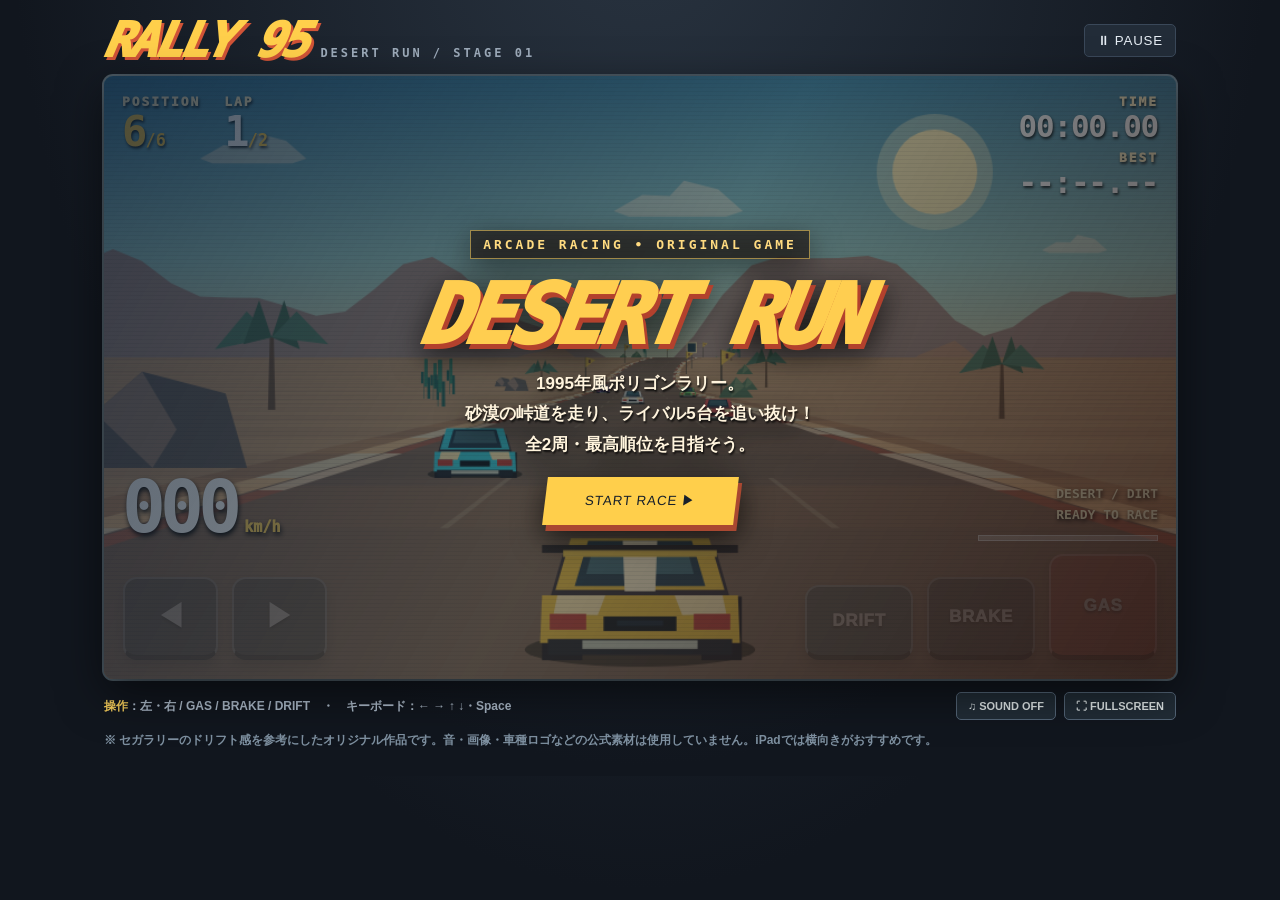
==== rally-95/index.html @ 8679c75d "Publish RALLY 95 iPad browser game" ====
<!DOCTYPE html>
<html lang="ja">
<head>
<meta charset="utf-8">
<meta name="viewport" content="width=device-width,initial-scale=1,viewport-fit=cover,user-scalable=no">
<meta name="theme-color" content="#11161e">
<title>RALLY 95 — Desert Run</title>
<style>
:root{color-scheme:dark;--ink:#10151b;--gold:#ffcf4b;--red:#ec5d47;--cyan:#77d7ef}
*{box-sizing:border-box;-webkit-tap-highlight-color:transparent}
html,body{margin:0;min-height:100%;background:radial-gradient(ellipse at 50% -20%,#2a3542,#11161e 70%);color:#f9f4e9;font-family:ui-monospace,"SFMono-Regular",Menlo,Consolas,"Hiragino Kaku Gothic ProN",monospace}
body{display:flex;justify-content:center;align-items:flex-start;overscroll-behavior:none}
main{width:min(100%,1120px);padding:16px clamp(10px,2vw,24px) 24px}
.header{display:flex;align-items:center;justify-content:space-between;gap:12px;margin:0 0 12px}
.brand{display:flex;align-items:baseline;gap:14px;white-space:nowrap}
.brand h1{font-weight:1000;letter-spacing:-.075em;transform:skew(-10deg);font-style:italic;font-size:clamp(27px,4.5vw,48px);margin:0;line-height:1;color:var(--gold);text-shadow:3px 3px 0 #d05337}
.brand small{letter-spacing:.25em;font-size:clamp(9px,1.25vw,12px);font-weight:800;color:#9dabba}
.pill{border:1px solid #3a4859;background:#222c38;color:#e7eef5;padding:8px 12px;border-radius:5px;font:700 11px inherit;letter-spacing:.06em;cursor:pointer;white-space:nowrap}
.pill:active{transform:translateY(1px)}
.shell{position:relative;aspect-ratio:16/9;background:#271b17;overflow:hidden;box-shadow:0 14px 45px #0008,0 0 0 2px #4b5963;border-radius:9px;isolation:isolate;touch-action:none}
canvas{display:block;width:100%;height:100%;image-rendering:auto}
.scanlines{position:absolute;inset:0;pointer-events:none;z-index:3;opacity:.13;background:repeating-linear-gradient(to bottom,transparent 0,transparent 3px,#090b17 4px)}
.hud{position:absolute;inset:0;pointer-events:none;z-index:5;display:flex;flex-direction:column;justify-content:space-between;padding:clamp(8px,1.5vw,18px)}
.hud-top{display:flex;justify-content:space-between;align-items:flex-start;gap:10px}
.hud-left{display:flex;gap:clamp(8px,2vw,24px);align-items:flex-start}
.metric{display:flex;flex-direction:column;gap:2px;text-shadow:1px 2px 3px #000c}
.metric label{font-size:clamp(9px,1.35vw,13px);font-weight:1000;letter-spacing:.15em;color:#fff2c7}
.metric strong{font-size:clamp(19px,3.7vw,42px);line-height:1;letter-spacing:-.04em;color:#fff;font-variant-numeric:tabular-nums}
.metric strong em{font-size:.4em;color:var(--gold);font-style:normal;letter-spacing:0}
.metric .accent{color:var(--gold)}
.hud-right{text-align:right}.hud-right .metric{align-items:flex-end}.hud-right strong{font-size:clamp(15px,2.8vw,31px)}
.hud-bottom{align-items:flex-end;display:flex;justify-content:space-between;gap:16px;margin-bottom:clamp(73px,11vw,120px)}
.speed{display:flex;align-items:baseline;gap:8px;text-shadow:1px 3px 5px #000e}.speed strong{font-size:clamp(31px,6.4vw,73px);line-height:.95;font-variant-numeric:tabular-nums;letter-spacing:-.08em;color:#fff}.speed span{color:#ffd15a;font-size:clamp(10px,1.5vw,15px);font-weight:1000}
.progress{height:6px;background:#ffffff45;border:1px solid #ffffff66;width:clamp(85px,15vw,180px);margin-top:9px}.progress>div{height:100%;width:0;background:var(--gold)}
.hud-info{font-size:clamp(8px,1.35vw,13px);text-align:right;font-weight:900;color:#fff2c7;line-height:1.6;text-shadow:1px 2px 4px #000d}
.controls{z-index:8;position:absolute;left:0;right:0;bottom:0;display:flex;align-items:flex-end;justify-content:space-between;padding:clamp(9px,2vw,19px);gap:8px;pointer-events:none}
.pad{display:flex;align-items:flex-end;gap:clamp(6px,1.6vw,14px);pointer-events:auto}
.ctrl{touch-action:none;user-select:none;-webkit-user-select:none;display:flex;align-items:center;justify-content:center;width:clamp(55px,9.2vw,95px);height:clamp(53px,8.7vw,83px);border:2px solid #ffffff70;border-bottom:5px solid #0009;border-radius:14px;background:#13202aaa;backdrop-filter:blur(3px);color:white;font-size:clamp(18px,3vw,29px);font-weight:1000;cursor:pointer;text-shadow:0 2px 3px #000b;box-shadow:0 6px 12px #0005}
.ctrl.on,.ctrl:active{background:#e6a937da;color:#161513;border-color:#ffe8a5;transform:translateY(3px);border-bottom-width:2px}
.ctrl.action{width:clamp(64px,10.2vw,108px);font-size:clamp(10px,1.7vw,17px);letter-spacing:.04em}.ctrl.gas{height:clamp(65px,10.8vw,106px);background:#b83b31ba}.ctrl.gas.on{background:#f6c64c}
.ctrl.drift{height:clamp(50px,7.9vw,75px);background:#183d4cbd}
.center-message{position:absolute;top:42%;left:50%;transform:translate(-50%,-50%) skew(-8deg);z-index:6;font-size:clamp(70px,14vw,150px);font-weight:1000;line-height:1;color:#ffdf69;text-shadow:5px 6px 0 #bc422d,0 10px 30px #000b;pointer-events:none;white-space:nowrap;opacity:0}
.center-message.visible{opacity:1}
.overlay{position:absolute;inset:0;background:linear-gradient(120deg,#0c1b2fbb,#19252b81 50%,#160b0cb5);z-index:10;display:flex;align-items:center;justify-content:center;padding:20px}
.overlay.hidden{display:none}
.dialog{max-width:500px;width:90%;text-align:center;filter:drop-shadow(0 8px 15px #000a)}
.tag{display:inline-block;padding:6px 12px;border:1px solid #f9cf6190;color:#ffdb80;background:#221b19ad;font-size:clamp(10px,1.3vw,13px);font-weight:900;letter-spacing:.23em}
.dialog h2{font-size:clamp(36px,7vw,83px);font-weight:1000;line-height:.95;letter-spacing:-.07em;font-style:italic;transform:skew(-8deg);color:#ffce50;text-shadow:4px 5px 0 #b3412d;margin:18px 0 13px}
.dialog p{font:800 clamp(12px,1.7vw,17px)/1.8 sans-serif;color:#fff4dd;text-shadow:1px 2px 2px #000c;margin:0 0 17px}
.start{border:0;background:var(--gold);color:#17202b;font:1000 clamp(16px,2.2vw,22px) inherit;letter-spacing:.07em;padding:15px 40px;cursor:pointer;box-shadow:4px 6px 0 #a94831;transform:skew(-7deg)}
.start:active{transform:skew(-7deg) translate(4px,4px);box-shadow:none}
.tool-row{display:flex;justify-content:space-between;align-items:center;flex-wrap:wrap;gap:12px;margin-top:13px;font:700 12px/1.7 sans-serif;color:#abb9c8}
.tool-row b{color:#f4cc5a}.tool-buttons{display:flex;gap:8px}
.tool-buttons button{border:1px solid #536476;background:#212c36;color:#dfe6e7;padding:7px 11px;border-radius:5px;font:800 11px sans-serif;cursor:pointer}
.help{font:700 12px/1.8 sans-serif;color:#7e90a0;margin:10px 0 0}.help b{color:#d2dfeb}
@media (hover:hover) and (pointer:fine){.controls{opacity:.3;transition:opacity .2s}.shell:hover .controls{opacity:1}}
@media (max-width:550px){main{padding:7px 5px 16px}.header{margin:0 5px 6px}.brand small{display:none}.hud-left{gap:8px}.ctrl{border-radius:8px}.controls{padding:6px}.pad{gap:4px}.tool-row{padding:0 6px}.help{padding:0 6px}.overlay{padding:6px}.dialog h2{margin:8px 0}.dialog p{margin:0 0 12px;font-size:11px}.start{padding:8px 22px}}
</style>
</head>
<body>
<main>
<div class="header"><div class="brand"><h1>RALLY 95</h1><small>DESERT RUN / STAGE 01</small></div><button class="pill" id="pauseBtn">⏸ PAUSE</button></div>
<section class="shell" id="stage" aria-label="レトロラリーゲーム画面">
<canvas id="game" width="960" height="540" aria-label="3D風のラリーレース"></canvas>
<div class="scanlines"></div>
<div class="hud">
<div class="hud-top">
<div class="hud-left"><div class="metric"><label>POSITION</label><strong class="accent" id="rank">6<em>/6</em></strong></div><div class="metric"><label>LAP</label><strong id="lap">1<em>/2</em></strong></div></div>
<div class="hud-right"><div class="metric"><label>TIME</label><strong id="time">00:00.00</strong></div><div class="metric" style="margin-top:8px"><label>BEST</label><strong id="best">--:--.--</strong></div></div>
</div>
<div class="hud-bottom"><div class="speed"><strong id="speed">000</strong><span>km/h</span></div><div class="hud-info">DESERT / DIRT<br><span id="status">READY TO RACE</span><div class="progress"><div id="progressFill"></div></div></div></div>
</div>
<div class="center-message" id="countdown"></div>
<div class="controls" id="controls">
<div class="pad"><button class="ctrl" data-control="left" aria-label="左に曲がる">◀</button><button class="ctrl" data-control="right" aria-label="右に曲がる">▶</button></div>
<div class="pad"><button class="ctrl action drift" data-control="drift">DRIFT</button><button class="ctrl action" data-control="brake">BRAKE</button><button class="ctrl action gas" data-control="gas">GAS</button></div>
</div>
<div class="overlay" id="overlay"><div class="dialog"><div class="tag" id="overlayTag">ARCADE RACING • ORIGINAL GAME</div><h2 id="overlayTitle">DESERT RUN</h2><p id="overlayText">1995年風ポリゴンラリー。<br>砂漠の峠道を走り、ライバル5台を追い抜け！<br>全2周・最高順位を目指そう。</p><button id="startBtn" class="start">START RACE ▶</button></div></div>
</section>
<div class="tool-row"><div><b>操作</b>：左・右 / GAS / BRAKE / DRIFT　・　キーボード：← → ↑ ↓・Space</div><div class="tool-buttons"><button id="soundBtn">♫ SOUND OFF</button><button id="fullBtn">⛶ FULLSCREEN</button></div></div>
<p class="help">※ セガラリーのドリフト感を参考にしたオリジナル作品です。音・画像・車種ロゴなどの公式素材は使用していません。iPadでは横向きがおすすめです。</p>
</main>
<script>
(() => {
'use strict';
const C=document.getElementById('game'), ctx=C.getContext('2d',{alpha:false});
const W=960,H=540,SEG=200,ROAD=2000,DRAW=220,DEPTH=1/Math.tan(Math.PI/3),CAMH=1040,MAX=7300,LAPS=2;
const $=id=>document.getElementById(id);
const hud={speed:$('speed'),rank:$('rank'),lap:$('lap'),time:$('time'),best:$('best'),status:$('status'),progress:$('progressFill'),count:$('countdown')};
const clamp=(v,a,b)=>Math.max(a,Math.min(b,v)),lerp=(a,b,t)=>a+(b-a)*t,smooth=t=>t*t*(3-2*t);
let seed=146189;function rand(){seed=(Math.imul(seed,1664525)+1013904223)|0;return(seed>>>0)/4294967296;}
let segments=[],lastY=0,trackLen=0;
function addSegment(curve,y){const i=segments.length;segments.push({i,curve,p1:{w:{y:lastY,z:i*SEG},s:{}},p2:{w:{y,z:(i+1)*SEG},s:{}},props:[],cars:[]});lastY=y;}
function addRoad(a,b,c,curve,hill){const n=a+b+c,from=lastY,to=from+hill*SEG;for(let j=0;j<n;j++){let k=j<n?j/n:1,cv=j<a?lerp(0,curve,smooth(j/Math.max(1,a))):j<a+b?curve:lerp(curve,0,smooth((j-a-b)/Math.max(1,c)));addSegment(cv,lerp(from,to,smooth((j+1)/n)));}}
function road(){
addRoad(0,65,0,0,0);
addRoad(25,52,25,1.3,24);
addRoad(22,55,20,-2.2,-39);
addRoad(18,40,18,0,16);
addRoad(20,60,25,2.6,38);
addRoad(20,44,25,-1.55,-42);
addRoad(16,38,16,2.15,0);
addRoad(20,55,20,-2.75,30);
addRoad(10,35,10,0,-21);
addRoad(25,56,25,1.72,-16);
addRoad(20,55,26,-1.5,15);
addRoad(0,65,0,0,-5);
trackLen=segments.length*SEG;
for(const s of segments){if(s.i%3===0){const r=rand();if(r<.36)s.props.push({side:rand()<.5?-1:1,offs:1.4+rand()*2.3,type:r<.11?'cactus':r<.2?'palm':r<.3?'rock':'bush',scale:.7+rand()*.75});}if(s.i%25===0&&s.i>35)s.props.push({side:rand()<.5?-1:1,offs:1.35,type:'flag',scale:1});if(s.i%109===3&&s.i>15)s.props.push({side:1,offs:1.45,type:'sign',scale:1});}
}
road();
const keys={left:false,right:false,gas:false,brake:false,drift:false};
let current='title',speed=0,dist=0,px=0,sideVel=0,time=0,countTime=3.6,goFlash=0,collisionCD=0,lastT=0,raf=0,dust=[],rivals=[],cameraLean=0,shake=0,hitFlash=0,lapFlash=0,gameBest=null,soundOn=false,audio=null,engine=null,engineGain=null;
try{gameBest=Number(localStorage.getItem('rally95best'))||null;}catch(e){}
function showTime(t){if(!Number.isFinite(t))return'--:--.--';let m=Math.floor(t/60),s=Math.floor(t%60),cs=Math.floor((t-Math.floor(t))*100);return String(m).padStart(2,'0')+':'+String(s).padStart(2,'0')+'.'+String(cs).padStart(2,'0');}
function initRivals(){rivals=[];const colors=['#3bced8','#ea5a5a','#eae8e0','#7ad76c','#a48bef'];for(let i=0;i<5;i++){rivals.push({dist:1800+i*2500,offset:[-.48,.54,-.08,.72,-.7][i],target:[-.48,.54,-.08,.72,-.7][i],speed:MAX*([.64,.72,.79,.82,.86][i]),color:colors[i],id:i,shift:rand()*6.28});}}
function showOverlay(tag,title,desc,btn){$('overlay').classList.remove('hidden');$('overlayTag').textContent=tag;$('overlayTitle').textContent=title;$('overlayText').innerHTML=desc;$('startBtn').textContent=btn;}
function hideOverlay(){$('overlay').classList.add('hidden');}
function begin(){speed=0;dist=0;px=0;sideVel=0;time=0;countTime=3.6;goFlash=0;lapFlash=0;collisionCD=0;shake=0;dust=[];initRivals();current='count';hideOverlay();resetInputs();lastT=performance.now();resumeAudio();}
function togglePause(){if(current==='play'||current==='count'){current='pause';resetInputs();showOverlay('RACE PAUSED','PAUSE','レースを中断中。<br>続きから走れます。','RESUME ▶');}else if(current==='pause'){current='play';hideOverlay();lastT=performance.now();resumeAudio();} }
$('startBtn').addEventListener('click',()=>{if(current==='pause'){togglePause();}else begin();});
$('pauseBtn').addEventListener('click',()=>{if(current==='title'||current==='done'){begin();}else togglePause();});
function resetInputs(){Object.keys(keys).forEach(k=>{keys[k]=false;document.querySelectorAll('[data-control="'+k+'"]').forEach(b=>b.classList.remove('on'));});}
const held=new Map();
function setKey(k,v){if(!Object.prototype.hasOwnProperty.call(keys,k))return;keys[k]=v;document.querySelectorAll('[data-control="'+k+'"]').forEach(b=>b.classList.toggle('on',v));}
document.querySelectorAll('[data-control]').forEach(btn=>{
const k=btn.dataset.control;
btn.addEventListener('pointerdown',e=>{e.preventDefault();try{btn.setPointerCapture?.(e.pointerId);}catch(_){}held.set(e.pointerId,k);setKey(k,true);});
for(const evt of ['pointerup','pointercancel','lostpointercapture'])btn.addEventListener(evt,e=>{const old=held.get(e.pointerId);if(old){held.delete(e.pointerId);setKey(old,[...held.values()].includes(old));}});
});
window.addEventListener('keydown',e=>{const map={ArrowLeft:'left',KeyA:'left',ArrowRight:'right',KeyD:'right',ArrowUp:'gas',KeyW:'gas',ArrowDown:'brake',KeyS:'brake',Space:'drift'};if(map[e.code]){e.preventDefault();setKey(map[e.code],true);}if(e.code==='KeyP'||e.code==='Escape'){e.preventDefault();if(!e.repeat)togglePause();}if(e.code==='Enter'&&!e.repeat&&(current==='title'||current==='done'))begin();},{passive:false});
window.addEventListener('keyup',e=>{const map={ArrowLeft:'left',KeyA:'left',ArrowRight:'right',KeyD:'right',ArrowUp:'gas',KeyW:'gas',ArrowDown:'brake',KeyS:'brake',Space:'drift'};if(map[e.code]){e.preventDefault();setKey(map[e.code],false);}},{passive:false});
window.addEventListener('blur',()=>{if(current==='play')togglePause();});
window.addEventListener('visibilitychange',()=>{if(document.hidden&&current==='play')togglePause();});
$('fullBtn').addEventListener('click',async()=>{const el=$('stage');try{if(document.fullscreenElement){await document.exitFullscreen();}else if(el.requestFullscreen){await el.requestFullscreen();}else if(el.webkitEnterFullscreen){el.webkitEnterFullscreen();}else{$('fullBtn').textContent='⛶ 横向きでプレイ';}}catch(e){$('fullBtn').textContent='⛶ 横向きでプレイ';}});
$('soundBtn').addEventListener('click',()=>{soundOn=!soundOn;$('soundBtn').textContent=soundOn?'♫ SOUND ON':'♫ SOUND OFF';if(soundOn)resumeAudio();else if(engineGain)engineGain.gain.value=0;});
function resumeAudio(){if(!soundOn)return;try{if(!audio){audio=new(window.AudioContext||window.webkitAudioContext)();let filter=audio.createBiquadFilter();filter.type='lowpass';filter.frequency.value=570;engineGain=audio.createGain();engineGain.gain.value=0;engine=audio.createOscillator();engine.type='sawtooth';engine.frequency.value=62;engine.connect(filter);filter.connect(engineGain);engineGain.connect(audio.destination);engine.start();}audio.resume().catch(()=>{});}catch(e){soundOn=false;$('soundBtn').textContent='♫ SOUND OFF';}}
function beep(freq=650,duration=.08){if(!soundOn||!audio)return;try{let o=audio.createOscillator(),g=audio.createGain();o.type='square';o.frequency.value=freq;g.gain.setValueAtTime(.07,audio.currentTime);g.gain.exponentialRampToValueAtTime(.001,audio.currentTime+duration);o.connect(g);g.connect(audio.destination);o.start();o.stop(audio.currentTime+duration);}catch(e){}}
function segmentAt(z){return segments[Math.floor(((z%trackLen)+trackLen)%trackLen/SEG)%segments.length];}
function update(dt){if(current==='count'){countTime-=dt;if(countTime<=0){current='play';goFlash=.8;beep(900,.15);}return;}if(current!=='play')return;
let oldDist=dist,seg=segmentAt(dist),ratio=speed/MAX;
if(keys.gas)speed+=3200*dt;else speed-=1250*dt;
if(keys.brake)speed-=6100*dt;
if(keys.drift&&ratio>.2)speed-=450*dt;
let offroad=Math.abs(px)>1.05;
if(offroad)speed-=2200*dt;
speed=clamp(speed,0,MAX*(offroad?.72:1));
ratio=speed/MAX;
const st=(Number(keys.right)-Number(keys.left));
let target=st*(.5+2.1*ratio)*(keys.drift?1.48:1);
let response=keys.drift?2.8:7.6;
sideVel+=(target-sideVel)*Math.min(1,response*dt);
px+=sideVel*dt;
px-=seg.curve*dt*(.08+.43*ratio*ratio);
px=clamp(px,-3.8,3.8);
if(Math.abs(px)>2.55){speed=Math.min(speed,MAX*.36);}
dist+=speed*dt;
time+=dt;
if(Math.floor(oldDist/trackLen)<Math.floor(dist/trackLen)){lapFlash=2;beep(980,.17);}
if(lapFlash>0)lapFlash-=dt;if(goFlash>0)goFlash-=dt;
if(collisionCD>0)collisionCD-=dt;
for(const ai of rivals){ai.dist+=ai.speed*dt*(1+.012*Math.sin(time*.38+ai.id));ai.offset=lerp(ai.offset,ai.target,Math.min(1,dt*.5));if(Math.abs(ai.dist-dist)<230&&Math.abs(px-ai.offset)<.31&&collisionCD<=0&&speed>1200){speed*=.57;sideVel+=(px<ai.offset?-.8:.8);shake=.8;hitFlash=.25;collisionCD=1.2;beep(180,.3);}}
if(hitFlash>0)hitFlash-=dt;if(shake>0)shake*=Math.pow(.04,dt);
if(speed>1000&&(Math.abs(sideVel)>.45||offroad||keys.drift)&&rand()<Math.min(.7,dt*32)){dust.push({x:W/2+(rand()-.5)*105,y:480+rand()*20,r:5+rand()*12,a:.4+rand()*.25,life:.6+rand()*.6,vx:(rand()-.5)*125,vy:-30-rand()*55});}
for(const p of dust){p.x+=p.vx*dt;p.y+=p.vy*dt;p.r+=dt*35;p.life-=dt;p.a*=Math.pow(.2,dt);}dust=dust.filter(p=>p.life>0).slice(-65);
if(engineGain&&audio){engine.frequency.setTargetAtTime(57+ratio*105,audio.currentTime,.08);engineGain.gain.setTargetAtTime(soundOn?.014+.036*ratio:0,audio.currentTime,.08);}
if(dist>=trackLen*LAPS){dist=trackLen*LAPS;current='done';resetInputs();let rank=getRank();if(!gameBest||time<gameBest){gameBest=time;try{localStorage.setItem('rally95best',String(time));}catch(e){}}beep(1200,.32);showOverlay('STAGE CLEAR / FINISH',rank===1?'YOU WIN!':'FINISH!',`最終順位 <b style="color:#ffdb64">${rank} / 6</b>　　TIME <b style="color:#ffdb64">${showTime(time)}</b><br>もう一度走ってベストを更新しよう！`,'RETRY ▶');}
}
function getRank(){return 1+rivals.filter(a=>a.dist>dist).length;}
function proj(pt,cameraX,cameraY,cameraZ,xOff){let dz=pt.w.z-cameraZ,scale=DEPTH/Math.max(1,dz);pt.s.z=dz;pt.s.scale=scale;pt.s.x=Math.round(W/2+scale*(xOff-cameraX)*W/2);pt.s.y=Math.round(H/2-scale*(pt.w.y-cameraY)*H/2);pt.s.w=Math.round(scale*ROAD*W/2);}
function poly(points,color){ctx.fillStyle=color;ctx.beginPath();ctx.moveTo(points[0][0],points[0][1]);for(let i=1;i<points.length;i++)ctx.lineTo(points[i][0],points[i][1]);ctx.closePath();ctx.fill();}
function quad(x1,y1,w1,x2,y2,w2,color){poly([[x1-w1,y1],[x2-w2,y2],[x2+w2,y2],[x1+w1,y1]],color);}
function cloud(x,y,scale){ctx.fillStyle='#e3d1b070';poly([[x-70*scale,y],[x-40*scale,y-17*scale],[x-11*scale,y-16*scale],[x+4*scale,y-32*scale],[x+40*scale,y-23*scale],[x+66*scale,y],[x+48*scale,y+6*scale],[x-54*scale,y+6*scale]],'#f9ead27e');}
function background(seg){let horizon=243,shift=Math.sin(dist/12000)*12,par=px*6+seg.curve*12;let gradient=ctx.createLinearGradient(0,0,0,310);gradient.addColorStop(0,'#3c81a2');gradient.addColorStop(.53,'#9ed0c8');gradient.addColorStop(1,'#f4d9a5');ctx.fillStyle=gradient;ctx.fillRect(0,0,W,H);
ctx.fillStyle='#ffe7a8';ctx.beginPath();ctx.arc(744-par*.22,86+shift*.2,38,0,Math.PI*2);ctx.fill();ctx.fillStyle='#fff6ca63';ctx.beginPath();ctx.arc(744-par*.22,86+shift*.2,52,0,Math.PI*2);ctx.fill();
cloud(135+Math.sin(time*.05)*18-par*.2,74,.7);cloud(516-par*.27,121,.85);cloud(870-par*.15,156,.43);
let pts=[[0,horizon+42]];for(let x=-70;x<=1030;x+=26){let z=x+par*.35;let y=horizon-40-25*Math.sin(z*.011)-35*Math.cos(z*.020)-12*Math.cos(z*.044);pts.push([x,y]);}pts.push([W,H],[0,H]);poly(pts,'#a58b80');
pts=[[0,horizon+90]];for(let x=-70;x<=1030;x+=32){let z=x+par*.75;let y=horizon+32-19*Math.sin(z*.019)-16*Math.cos(z*.033)-5*Math.cos(z*.075);pts.push([x,y]);}pts.push([W,H],[0,H]);poly(pts,'#bd9274');
ctx.fillStyle='#c9a277';ctx.fillRect(0,horizon+75,W,H-horizon);
}
function drawRoad(seg,i){const a=seg.p1.s,b=seg.p2.s;if(a.z<=0||b.z<=0||a.y<b.y||a.y<-250||b.y>H+300)return;const alt=Math.floor(seg.i/3)%2;ctx.fillStyle=alt?'#be956f':'#c59c73';ctx.fillRect(0,b.y,W,Math.max(1,a.y-b.y+1));
quad(a.x,a.y,a.w*1.30,b.x,b.y,b.w*1.30,alt?'#ac805f':'#b98a63');
quad(a.x,a.y,a.w*1.12,b.x,b.y,b.w*1.12,alt?'#e4d0ad':'#e6b986');
quad(a.x,a.y,a.w,b.x,b.y,b.w,alt?'#7d6453':'#836755');
const rumble=(seg.i%8)<4?'#e1c3a2':'#a8614b';
quad(a.x-a.w*.955,a.y,a.w*.034,b.x-b.w*.955,b.y,b.w*.034,rumble);
quad(a.x+a.w*.955,a.y,a.w*.034,b.x+b.w*.955,b.y,b.w*.034,rumble);
if(seg.i%6<3){quad(a.x-a.w*.38,a.y,a.w*.008,b.x-b.w*.38,b.y,b.w*.008,'#99816a');quad(a.x+a.w*.38,a.y,a.w*.008,b.x+b.w*.38,b.y,b.w*.008,'#99816a');}
}
function tree(x,y,w,type){if(w<2||w>900)return;const h=w*2.8;
if(type==='cactus'){poly([[x-w*.08,y],[x-w*.08,y-h],[x+w*.13,y-h],[x+w*.13,y],[x+w*.33,y],[x+w*.32,y-h*.54],[x+w*.12,y-h*.54],[x+w*.12,y-h*.39],[x-w*.32,y-h*.39],[x-w*.32,y-h*.68],[x-w*.12,y-h*.68],[x-w*.12,y]],'#27675b');poly([[x-w*.08,y-h],[x+w*.13,y-h],[x+w*.13,y-h*.3],[x-w*.08,y-h*.3]],'#38866a');}
else if(type==='palm'){poly([[x-w*.12,y],[x+w*.12,y],[x+w*.07,y-h*.85],[x-w*.06,y-h*.85]],'#70523a');for(let i=0;i<5;i++){let dx=(i-2)*w*.92;poly([[x,y-h*.84],[x+dx*.44,y-h*(1.14+(i%2)*.13)],[x+dx,y-h*(.7+(i%3)*.06)]],i%2?'#466c53':'#568268');}}
else if(type==='rock'){poly([[x-w,y],[x-w*.77,y-h*.23],[x-w*.22,y-h*.4],[x+w*.75,y-h*.31],[x+w,y]],'#665d58');poly([[x-w*.77,y-h*.23],[x-w*.22,y-h*.4],[x+w*.18,y-h*.16],[x-w*.1,y]],'#9b8170');}
else if(type==='bush'){poly([[x-w,y],[x-w*.72,y-h*.18],[x-w*.34,y-h*.27],[x,y-h*.42],[x+w*.5,y-h*.23],[x+w,y]],'#56785a');poly([[x-w*.3,y],[x,y-h*.42],[x+w*.5,y-h*.23]],'#76916a');}
else if(type==='flag'){ctx.fillStyle='#584a3a';ctx.fillRect(x-w*.08,y-h*1.35,w*.15,h*1.35);poly([[x,y-h*1.35],[x+w*1.2,y-h*1.23],[x,y-h*.89]],'#f0c34e');ctx.fillStyle='#75483f';ctx.fillRect(x+w*.35,y-h*1.24,w*.24,h*.15);}
else if(type==='sign'){ctx.fillStyle='#5e524b';ctx.fillRect(x-w*.07,y-h*1.1,w*.14,h*1.1);ctx.fillStyle='#283f4a';ctx.fillRect(x-w*.83,y-h*1.65,w*1.65,h*.63);ctx.strokeStyle='#fae1a9';ctx.lineWidth=Math.max(1,w*.1);ctx.strokeRect(x-w*.83,y-h*1.65,w*1.65,h*.63);if(w>14){ctx.fillStyle='#ffde8e';ctx.font=`bold ${Math.round(w*.32)}px sans-serif`;ctx.textAlign='center';ctx.fillText('RALLY',x,y-h*1.28);}}
}
function drawCar(cx,cy,w,body,lean=0,player=false){if(w<5)return;let h=w*.69;ctx.save();ctx.translate(cx,cy);ctx.rotate(lean*.025);ctx.fillStyle='#0007';ctx.beginPath();ctx.ellipse(0,-h*.07,w*.60,h*.13,0,0,7);ctx.fill();
ctx.fillStyle='#201d22';ctx.fillRect(-w*.51,-h*.47,w*.21,h*.48);ctx.fillRect(w*.32,-h*.47,w*.21,h*.48);
poly([[-w*.4,-h*.8],[w*.4,-h*.8],[w*.52,-h*.2],[-w*.52,-h*.2]],'#342d33');
poly([[-w*.36,-h*.91],[w*.36,-h*.91],[w*.44,-h*.52],[-w*.44,-h*.52]],body);
poly([[-w*.27,-h*.89],[w*.27,-h*.89],[w*.34,-h*.55],[-w*.34,-h*.55]],'#233a4a');
poly([[-w*.24,-h*.86],[w*.24,-h*.86],[w*.28,-h*.64],[-w*.28,-h*.64]],'#416a75');
poly([[-w*.51,-h*.48],[w*.51,-h*.48],[w*.52,-h*.12],[-w*.52,-h*.12]],body);
poly([[-w*.43,-h*.48],[-w*.18,-h*.48],[-w*.22,-h*.33],[-w*.45,-h*.34]],'#ffe8ae');
poly([[w*.18,-h*.48],[w*.43,-h*.48],[w*.45,-h*.34],[w*.22,-h*.33]],'#ffe8ae');
ctx.fillStyle='#bf3e35';ctx.fillRect(-w*.47,-h*.34,w*.19,h*.12);ctx.fillRect(w*.28,-h*.34,w*.19,h*.12);
ctx.fillStyle='#22252b';ctx.fillRect(-w*.48,-h*.15,w*.96,h*.12);ctx.fillStyle='#c5c9b6';ctx.fillRect(-w*.3,-h*.14,w*.6,h*.065);
ctx.fillStyle='#11151b';ctx.fillRect(-w*.19,-h*.32,w*.38,h*.11);
if(player){ctx.fillStyle='#f6f7ee';poly([[-w*.09,-h*.89],[w*.09,-h*.89],[w*.08,-h*.51],[-w*.08,-h*.51]],'#fff0cb');ctx.fillStyle='#182532';ctx.fillRect(-w*.12,-h*.29,w*.24,h*.04);ctx.fillStyle='#241e23';ctx.fillRect(-w*.51,-h*.86,w*1.02,h*.06);ctx.fillStyle='#f7cb4a';ctx.fillRect(-w*.4,-h*.82,w*.8,h*.05);}
ctx.restore();}
function render(){let segBase=segmentAt(dist),percent=((dist%SEG)+SEG)%SEG/SEG;
background(segBase);
let cameraY=lerp(segBase.p1.w.y,segBase.p2.w.y,percent)+CAMH;
let cameraX=px*ROAD;
let x=0,dx=-segBase.curve*percent;
const projection=[];
for(let n=0;n<DRAW;n++){
let seg=segments[(segBase.i+n)%segments.length],loop=seg.i<segBase.i?trackLen:0;
proj(seg.p1,cameraX,cameraY,dist-loop,x);proj(seg.p2,cameraX,cameraY,dist-loop,x+dx);
x+=dx;dx+=seg.curve;
if(seg.p1.s.z<=0||seg.p2.s.z<=0)continue;
projection.push(seg);
}
for(let i=projection.length-1;i>=0;i--){let s=projection[i];drawRoad(s,i);
const p=s.p2.s;if(p.y>H+90||p.y<0)continue;
for(const prop of s.props){let xx=p.x+prop.side*p.w*prop.offs,w=p.w*.20*prop.scale;if(xx<-170||xx>W+170)continue;tree(xx,p.y,w,prop.type);}
for(const ai of rivals){let z=(ai.dist%trackLen+trackLen)%trackLen,si=Math.floor(z/SEG),segIndex=s.i;let ahead=(z-(dist%trackLen)+trackLen)%trackLen;if(si!==segIndex||ahead<SEG*.4||ahead>DRAW*SEG)continue;
let f=(z%SEG)/SEG,sw=lerp(s.p1.s.w,s.p2.s.w,f),sx=lerp(s.p1.s.x,s.p2.s.x,f)+sw*ai.offset,sy=lerp(s.p1.s.y,s.p2.s.y,f),cw=sw*.23;
if(cw>6&&cw<400)drawCar(sx,sy,cw,ai.color,Math.sin(time+ai.id)*.5,false);
}
}
// particulate dust behind the player's rear bumper
ctx.save();for(const p of dust){ctx.globalAlpha=clamp(p.a*p.life,0,.5);ctx.fillStyle='#d1ad84';ctx.beginPath();ctx.arc(p.x,p.y,p.r,0,Math.PI*2);ctx.fill();}ctx.restore();
let steering=Number(keys.right)-Number(keys.left);let carBob=Math.sin(time*37)*Math.min(2.2,speed/MAX*1.7);
if(current!=='title')drawCar(W/2+clamp(sideVel*-4,-14,14)+((rand()-.5)*shake*18),H-18+carBob,172,'#edbe3c',-sideVel*1.8+segBase.curve*.15,true);
else drawCar(W/2,H-18,172,'#edbe3c',0,true);
// rolling track dust/filter
ctx.fillStyle='#dd95591a';ctx.fillRect(0,H*.68,W,H*.32);
if(hitFlash>0){ctx.fillStyle=`rgba(247,59,44,${hitFlash*.6})`;ctx.fillRect(0,0,W,H);}
if(current==='count'){let number=Math.ceil(countTime);hud.count.textContent=number>0&&number<=3?String(number):'GO!';hud.count.classList.add('visible');}
else if(goFlash>0){hud.count.textContent='GO!';hud.count.classList.add('visible');}else hud.count.classList.remove('visible');
hud.speed.textContent=String(Math.round(speed/MAX*224)).padStart(3,'0');hud.rank.innerHTML=getRank()+'<em>/6</em>';hud.lap.innerHTML=Math.min(LAPS,Math.floor(dist/trackLen)+1)+'<em>/'+LAPS+'</em>';hud.time.textContent=showTime(time);hud.best.textContent=gameBest?showTime(gameBest):'--:--.--';hud.progress.style.width=clamp(dist/(trackLen*LAPS)*100,0,100)+'%';hud.status.textContent=current==='title'?'READY TO RACE':current==='pause'?'PAUSED':current==='done'?'STAGE CLEAR':Math.abs(px)>1.1?'OFF ROAD!':keys.drift&&speed>800?'DRIFT!':lapFlash>0?'LAP '+Math.min(LAPS,Math.floor(dist/trackLen)+1)+' / '+LAPS:'RACE IN PROGRESS';
}
function frame(now){let dt=lastT?Math.min(.045,(now-lastT)/1000):0;lastT=now;update(dt);render();raf=requestAnimationFrame(frame);}
initRivals();render();raf=requestAnimationFrame(frame);
})();
</script>
</body>
</html>
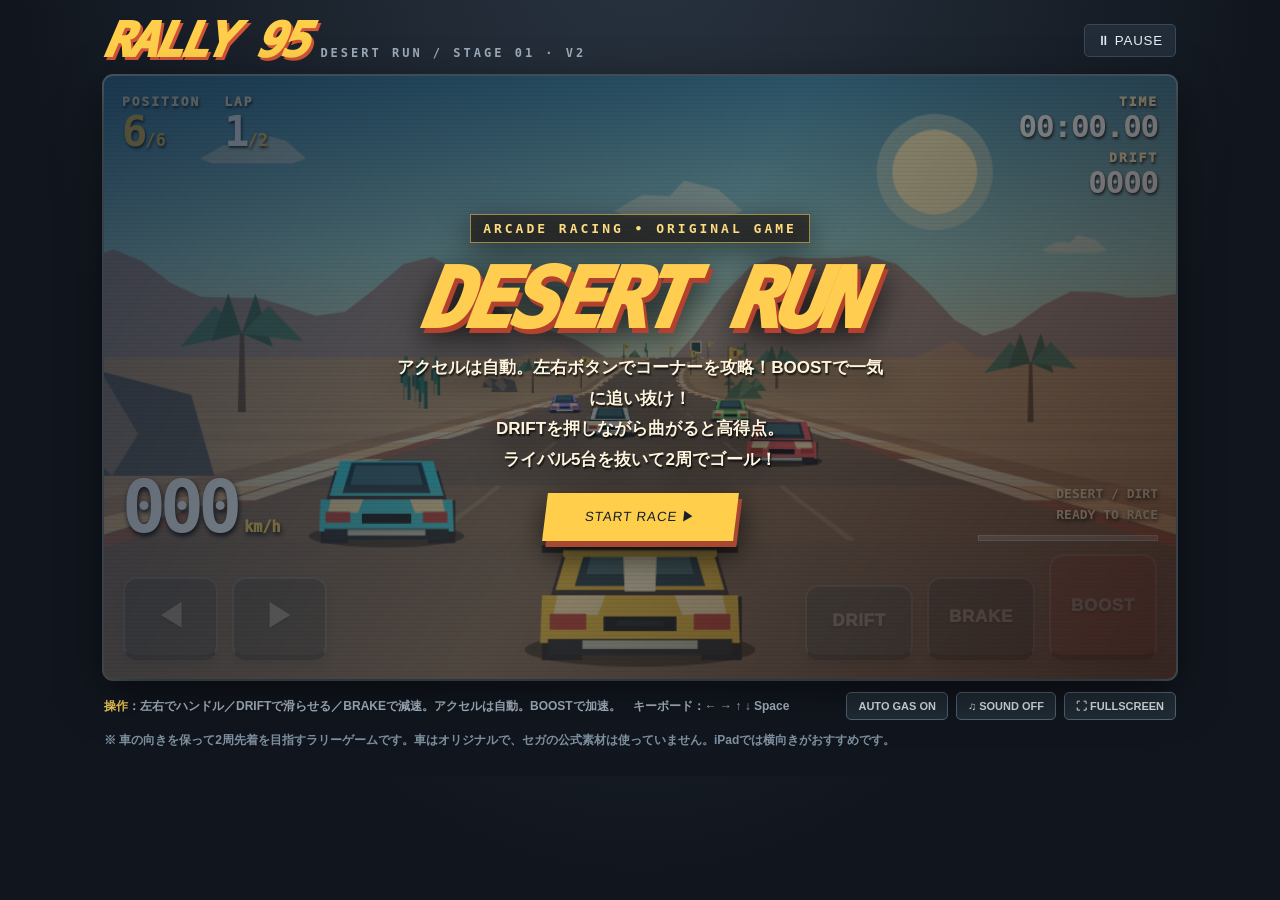
==== commit 1b1b61fb: "Improve RALLY 95 handling, drift scoring and iPad gameplay" ====
--- a/rally-95/index.html
+++ b/rally-95/index.html
@@ -4,7 +4,7 @@
 <meta charset="utf-8">
 <meta name="viewport" content="width=device-width,initial-scale=1,viewport-fit=cover,user-scalable=no">
 <meta name="theme-color" content="#11161e">
-<title>RALLY 95 — Desert Run</title>
+<title>RALLY 95 — Desert Run V2</title>
 <style>
 :root{color-scheme:dark;--ink:#10151b;--gold:#ffcf4b;--red:#ec5d47;--cyan:#77d7ef}
 *{box-sizing:border-box;-webkit-tap-highlight-color:transparent}
@@ -59,32 +59,32 @@
 </head>
 <body>
 <main>
-<div class="header"><div class="brand"><h1>RALLY 95</h1><small>DESERT RUN / STAGE 01</small></div><button class="pill" id="pauseBtn">⏸ PAUSE</button></div>
+<div class="header"><div class="brand"><h1>RALLY 95</h1><small>DESERT RUN / STAGE 01 · V2</small></div><button class="pill" id="pauseBtn">⏸ PAUSE</button></div>
 <section class="shell" id="stage" aria-label="レトロラリーゲーム画面">
 <canvas id="game" width="960" height="540" aria-label="3D風のラリーレース"></canvas>
 <div class="scanlines"></div>
 <div class="hud">
 <div class="hud-top">
 <div class="hud-left"><div class="metric"><label>POSITION</label><strong class="accent" id="rank">6<em>/6</em></strong></div><div class="metric"><label>LAP</label><strong id="lap">1<em>/2</em></strong></div></div>
-<div class="hud-right"><div class="metric"><label>TIME</label><strong id="time">00:00.00</strong></div><div class="metric" style="margin-top:8px"><label>BEST</label><strong id="best">--:--.--</strong></div></div>
+<div class="hud-right"><div class="metric"><label>TIME</label><strong id="time">00:00.00</strong></div><div class="metric" style="margin-top:8px"><label>DRIFT</label><strong id="best">0000</strong></div></div>
 </div>
 <div class="hud-bottom"><div class="speed"><strong id="speed">000</strong><span>km/h</span></div><div class="hud-info">DESERT / DIRT<br><span id="status">READY TO RACE</span><div class="progress"><div id="progressFill"></div></div></div></div>
 </div>
 <div class="center-message" id="countdown"></div>
 <div class="controls" id="controls">
 <div class="pad"><button class="ctrl" data-control="left" aria-label="左に曲がる">◀</button><button class="ctrl" data-control="right" aria-label="右に曲がる">▶</button></div>
-<div class="pad"><button class="ctrl action drift" data-control="drift">DRIFT</button><button class="ctrl action" data-control="brake">BRAKE</button><button class="ctrl action gas" data-control="gas">GAS</button></div>
+<div class="pad"><button class="ctrl action drift" data-control="drift">DRIFT</button><button class="ctrl action" data-control="brake">BRAKE</button><button class="ctrl action gas" data-control="gas">BOOST</button></div>
 </div>
-<div class="overlay" id="overlay"><div class="dialog"><div class="tag" id="overlayTag">ARCADE RACING • ORIGINAL GAME</div><h2 id="overlayTitle">DESERT RUN</h2><p id="overlayText">1995年風ポリゴンラリー。<br>砂漠の峠道を走り、ライバル5台を追い抜け！<br>全2周・最高順位を目指そう。</p><button id="startBtn" class="start">START RACE ▶</button></div></div>
+<div class="overlay" id="overlay"><div class="dialog"><div class="tag" id="overlayTag">ARCADE RACING • ORIGINAL GAME</div><h2 id="overlayTitle">DESERT RUN</h2><p id="overlayText">アクセルは自動。左右ボタンでコーナーを攻略！BOOSTで一気に追い抜け！<br>DRIFTを押しながら曲がると高得点。<br>ライバル5台を抜いて2周でゴール！</p><button id="startBtn" class="start">START RACE ▶</button></div></div>
 </section>
-<div class="tool-row"><div><b>操作</b>：左・右 / GAS / BRAKE / DRIFT　・　キーボード：← → ↑ ↓・Space</div><div class="tool-buttons"><button id="soundBtn">♫ SOUND OFF</button><button id="fullBtn">⛶ FULLSCREEN</button></div></div>
-<p class="help">※ セガラリーのドリフト感を参考にしたオリジナル作品です。音・画像・車種ロゴなどの公式素材は使用していません。iPadでは横向きがおすすめです。</p>
+<div class="tool-row"><div><b>操作</b>：左右でハンドル／DRIFTで滑らせる／BRAKEで減速。アクセルは自動。BOOSTで加速。　キーボード：← → ↑ ↓ Space</div><div class="tool-buttons"><button id="autoBtn">AUTO GAS ON</button><button id="soundBtn">♫ SOUND OFF</button><button id="fullBtn">⛶ FULLSCREEN</button></div></div>
+<p class="help">※ 車の向きを保って2周先着を目指すラリーゲームです。車はオリジナルで、セガの公式素材は使っていません。iPadでは横向きがおすすめです。</p>
 </main>
 <script>
 (() => {
 'use strict';
 const C=document.getElementById('game'), ctx=C.getContext('2d',{alpha:false});
-const W=960,H=540,SEG=200,ROAD=2000,DRAW=220,DEPTH=1/Math.tan(Math.PI/3),CAMH=1040,MAX=7300,LAPS=2;
+const W=960,H=540,SEG=185,ROAD=2000,DRAW=220,DEPTH=1/Math.tan(Math.PI/3),CAMH=1040,MAX=7400,LAPS=2;
 const $=id=>document.getElementById(id);
 const hud={speed:$('speed'),rank:$('rank'),lap:$('lap'),time:$('time'),best:$('best'),status:$('status'),progress:$('progressFill'),count:$('countdown')};
 const clamp=(v,a,b)=>Math.max(a,Math.min(b,v)),lerp=(a,b,t)=>a+(b-a)*t,smooth=t=>t*t*(3-2*t);
@@ -110,13 +110,13 @@
 }
 road();
 const keys={left:false,right:false,gas:false,brake:false,drift:false};
-let current='title',speed=0,dist=0,px=0,sideVel=0,time=0,countTime=3.6,goFlash=0,collisionCD=0,lastT=0,raf=0,dust=[],rivals=[],cameraLean=0,shake=0,hitFlash=0,lapFlash=0,gameBest=null,soundOn=false,audio=null,engine=null,engineGain=null;
+let current='title',speed=0,dist=0,px=0,sideVel=0,time=0,countTime=3.1,goFlash=0,collisionCD=0,lastT=0,raf=0,dust=[],rivals=[],cameraLean=0,shake=0,hitFlash=0,lapFlash=0,gameBest=null,soundOn=false,audio=null,engine=null,engineGain=null,autoGas=true,driftScore=0,driftCombo=0,checkpoint=-1,checkpointFlash=0;
 try{gameBest=Number(localStorage.getItem('rally95best'))||null;}catch(e){}
 function showTime(t){if(!Number.isFinite(t))return'--:--.--';let m=Math.floor(t/60),s=Math.floor(t%60),cs=Math.floor((t-Math.floor(t))*100);return String(m).padStart(2,'0')+':'+String(s).padStart(2,'0')+'.'+String(cs).padStart(2,'0');}
-function initRivals(){rivals=[];const colors=['#3bced8','#ea5a5a','#eae8e0','#7ad76c','#a48bef'];for(let i=0;i<5;i++){rivals.push({dist:1800+i*2500,offset:[-.48,.54,-.08,.72,-.7][i],target:[-.48,.54,-.08,.72,-.7][i],speed:MAX*([.64,.72,.79,.82,.86][i]),color:colors[i],id:i,shift:rand()*6.28});}}
+function initRivals(){rivals=[];const colors=['#3bced8','#ea5a5a','#eae8e0','#7ad76c','#a48bef'];for(let i=0;i<5;i++){rivals.push({dist:1100+i*1000,offset:[-.45,.48,-.15,.60,-.62][i],target:[-.45,.48,-.15,.60,-.62][i],speed:MAX*([.69,.73,.76,.79,.81][i]),color:colors[i],id:i,shift:rand()*6.28});}}
 function showOverlay(tag,title,desc,btn){$('overlay').classList.remove('hidden');$('overlayTag').textContent=tag;$('overlayTitle').textContent=title;$('overlayText').innerHTML=desc;$('startBtn').textContent=btn;}
 function hideOverlay(){$('overlay').classList.add('hidden');}
-function begin(){speed=0;dist=0;px=0;sideVel=0;time=0;countTime=3.6;goFlash=0;lapFlash=0;collisionCD=0;shake=0;dust=[];initRivals();current='count';hideOverlay();resetInputs();lastT=performance.now();resumeAudio();}
+function begin(){speed=0;dist=0;px=0;sideVel=0;time=0;countTime=3.1;goFlash=0;lapFlash=0;collisionCD=0;shake=0;dust=[];driftScore=0;driftCombo=0;checkpoint=-1;checkpointFlash=0;initRivals();current='count';hideOverlay();resetInputs();lastT=performance.now();resumeAudio();}
 function togglePause(){if(current==='play'||current==='count'){current='pause';resetInputs();showOverlay('RACE PAUSED','PAUSE','レースを中断中。<br>続きから走れます。','RESUME ▶');}else if(current==='pause'){current='play';hideOverlay();lastT=performance.now();resumeAudio();} }
 $('startBtn').addEventListener('click',()=>{if(current==='pause'){togglePause();}else begin();});
 $('pauseBtn').addEventListener('click',()=>{if(current==='title'||current==='done'){begin();}else togglePause();});
@@ -133,39 +133,49 @@
 window.addEventListener('blur',()=>{if(current==='play')togglePause();});
 window.addEventListener('visibilitychange',()=>{if(document.hidden&&current==='play')togglePause();});
 $('fullBtn').addEventListener('click',async()=>{const el=$('stage');try{if(document.fullscreenElement){await document.exitFullscreen();}else if(el.requestFullscreen){await el.requestFullscreen();}else if(el.webkitEnterFullscreen){el.webkitEnterFullscreen();}else{$('fullBtn').textContent='⛶ 横向きでプレイ';}}catch(e){$('fullBtn').textContent='⛶ 横向きでプレイ';}});
+$('autoBtn').addEventListener('click',()=>{autoGas=!autoGas;$('autoBtn').textContent=autoGas?'AUTO GAS ON':'AUTO GAS OFF';document.querySelector('[data-control=gas]').textContent=autoGas?'BOOST':'GAS';});
 $('soundBtn').addEventListener('click',()=>{soundOn=!soundOn;$('soundBtn').textContent=soundOn?'♫ SOUND ON':'♫ SOUND OFF';if(soundOn)resumeAudio();else if(engineGain)engineGain.gain.value=0;});
 function resumeAudio(){if(!soundOn)return;try{if(!audio){audio=new(window.AudioContext||window.webkitAudioContext)();let filter=audio.createBiquadFilter();filter.type='lowpass';filter.frequency.value=570;engineGain=audio.createGain();engineGain.gain.value=0;engine=audio.createOscillator();engine.type='sawtooth';engine.frequency.value=62;engine.connect(filter);filter.connect(engineGain);engineGain.connect(audio.destination);engine.start();}audio.resume().catch(()=>{});}catch(e){soundOn=false;$('soundBtn').textContent='♫ SOUND OFF';}}
 function beep(freq=650,duration=.08){if(!soundOn||!audio)return;try{let o=audio.createOscillator(),g=audio.createGain();o.type='square';o.frequency.value=freq;g.gain.setValueAtTime(.07,audio.currentTime);g.gain.exponentialRampToValueAtTime(.001,audio.currentTime+duration);o.connect(g);g.connect(audio.destination);o.start();o.stop(audio.currentTime+duration);}catch(e){}}
 function segmentAt(z){return segments[Math.floor(((z%trackLen)+trackLen)%trackLen/SEG)%segments.length];}
-function update(dt){if(current==='count'){countTime-=dt;if(countTime<=0){current='play';goFlash=.8;beep(900,.15);}return;}if(current!=='play')return;
-let oldDist=dist,seg=segmentAt(dist),ratio=speed/MAX;
-if(keys.gas)speed+=3200*dt;else speed-=1250*dt;
-if(keys.brake)speed-=6100*dt;
-if(keys.drift&&ratio>.2)speed-=450*dt;
-let offroad=Math.abs(px)>1.05;
-if(offroad)speed-=2200*dt;
-speed=clamp(speed,0,MAX*(offroad?.72:1));
-ratio=speed/MAX;
-const st=(Number(keys.right)-Number(keys.left));
-let target=st*(.5+2.1*ratio)*(keys.drift?1.48:1);
-let response=keys.drift?2.8:7.6;
-sideVel+=(target-sideVel)*Math.min(1,response*dt);
-px+=sideVel*dt;
-px-=seg.curve*dt*(.08+.43*ratio*ratio);
-px=clamp(px,-3.8,3.8);
-if(Math.abs(px)>2.55){speed=Math.min(speed,MAX*.36);}
+function update(dt){
+if(current==='count'){countTime-=dt;if(countTime<=0){current='play';goFlash=.8;beep(900,.15);}return;}
+if(current!=='play')return;
+const oldDist=dist,seg=segmentAt(dist),ratio=speed/MAX;
+// Arcade driving: auto throttle helps touch-screen play. Steering remains mandatory on bends.
+if(autoGas||keys.gas)speed+=(autoGas?2350:2600)*dt;else speed-=1150*dt;
+if(autoGas&&keys.gas)speed+=1800*dt;
+if(keys.brake)speed-=5900*dt;
+if(keys.drift&&ratio>.2)speed-=270*dt;
+let offroad=Math.abs(px)>1.04;
+if(offroad)speed-=1600*dt;
+speed=clamp(speed,0,MAX*(offroad?.72:(autoGas&&keys.gas?1.13:1)));
+const v=speed/MAX,steer=Number(keys.right)-Number(keys.left);
+let steerTarget=steer*(.27+.70*Math.min(v,1))*(keys.drift?1.36:1);
+let response=keys.drift?3.5:8.2;
+sideVel+=(steerTarget-sideVel)*Math.min(1,response*dt);
+// A tiny stabilising force prevents the car becoming permanently stranded off-road.
+if(!steer&&!keys.drift){px*=1-Math.min(.29*dt,1); if(Math.abs(px)>1.45)sideVel+=-Math.sign(px)*.22*dt;}
+px+=(sideVel-seg.curve*(.035+.095*v*v))*dt;
+px=clamp(px,-2.45,2.45);
+if(Math.abs(px)>1.65)speed=Math.min(speed,MAX*.58);
 dist+=speed*dt;
 time+=dt;
-if(Math.floor(oldDist/trackLen)<Math.floor(dist/trackLen)){lapFlash=2;beep(980,.17);}
-if(lapFlash>0)lapFlash-=dt;if(goFlash>0)goFlash-=dt;
+let region=Math.floor(dist/(trackLen/3));
+if(region!==checkpoint&&region>0&&dist<trackLen*LAPS){checkpoint=region;checkpointFlash=1.5;beep(1150,.11);}
+if(Math.floor(oldDist/trackLen)<Math.floor(dist/trackLen)){lapFlash=2.2;beep(980,.17);}
+if(lapFlash>0)lapFlash-=dt;if(checkpointFlash>0)checkpointFlash-=dt;if(goFlash>0)goFlash-=dt;
 if(collisionCD>0)collisionCD-=dt;
-for(const ai of rivals){ai.dist+=ai.speed*dt*(1+.012*Math.sin(time*.38+ai.id));ai.offset=lerp(ai.offset,ai.target,Math.min(1,dt*.5));if(Math.abs(ai.dist-dist)<230&&Math.abs(px-ai.offset)<.31&&collisionCD<=0&&speed>1200){speed*=.57;sideVel+=(px<ai.offset?-.8:.8);shake=.8;hitFlash=.25;collisionCD=1.2;beep(180,.3);}}
+// Drift score requires actual movement with the drift key, not merely holding it.
+if(keys.drift&&Math.abs(sideVel)>.31&&v>.32&&!offroad){driftCombo+=dt;driftScore+=dt*18*(1+Math.min(3,driftCombo*.5))*v;}else driftCombo=Math.max(0,driftCombo-dt*3);
+for(const ai of rivals){ai.dist+=ai.speed*dt*(1+.012*Math.sin(time*.38+ai.id));ai.target=clamp(ai.target+Math.sin(time*.27+ai.id*2.4)*dt*.015,-.72,.72);ai.offset=lerp(ai.offset,ai.target,Math.min(1,dt*.9));if(Math.abs(ai.dist-dist)<260&&Math.abs(px-ai.offset)<.28&&collisionCD<=0&&speed>1300){speed*=.65;sideVel+=(px<ai.offset?-.65:.65);shake=.9;hitFlash=.3;collisionCD=1.3;beep(170,.3);}}
 if(hitFlash>0)hitFlash-=dt;if(shake>0)shake*=Math.pow(.04,dt);
-if(speed>1000&&(Math.abs(sideVel)>.45||offroad||keys.drift)&&rand()<Math.min(.7,dt*32)){dust.push({x:W/2+(rand()-.5)*105,y:480+rand()*20,r:5+rand()*12,a:.4+rand()*.25,life:.6+rand()*.6,vx:(rand()-.5)*125,vy:-30-rand()*55});}
+if(speed>650&&(Math.abs(sideVel)>.25||offroad||keys.drift)&&rand()<Math.min(.75,dt*32)){dust.push({x:W/2+(rand()-.5)*115,y:485+rand()*15,r:5+rand()*12,a:.4+rand()*.25,life:.55+rand()*.8,vx:(rand()-.5)*135,vy:-35-rand()*55});}
 for(const p of dust){p.x+=p.vx*dt;p.y+=p.vy*dt;p.r+=dt*35;p.life-=dt;p.a*=Math.pow(.2,dt);}dust=dust.filter(p=>p.life>0).slice(-65);
-if(engineGain&&audio){engine.frequency.setTargetAtTime(57+ratio*105,audio.currentTime,.08);engineGain.gain.setTargetAtTime(soundOn?.014+.036*ratio:0,audio.currentTime,.08);}
-if(dist>=trackLen*LAPS){dist=trackLen*LAPS;current='done';resetInputs();let rank=getRank();if(!gameBest||time<gameBest){gameBest=time;try{localStorage.setItem('rally95best',String(time));}catch(e){}}beep(1200,.32);showOverlay('STAGE CLEAR / FINISH',rank===1?'YOU WIN!':'FINISH!',`最終順位 <b style="color:#ffdb64">${rank} / 6</b>　　TIME <b style="color:#ffdb64">${showTime(time)}</b><br>もう一度走ってベストを更新しよう！`,'RETRY ▶');}
-}
+if(engineGain&&audio){engine.frequency.setTargetAtTime(57+v*105,audio.currentTime,.08);engineGain.gain.setTargetAtTime(soundOn?.014+.036*v:0,audio.currentTime,.08);}
+if(dist>=trackLen*LAPS){dist=trackLen*LAPS;current='done';resetInputs();let rank=getRank();if(!gameBest||time<gameBest){gameBest=time;try{localStorage.setItem('rally95best',String(time));}catch(e){}}beep(1200,.32);showOverlay('STAGE CLEAR / FINISH',rank===1?'YOU WIN!':'FINISH!',`順位 <b style="color:#ffdb64">${rank} / 6</b>　　TIME <b style="color:#ffdb64">${showTime(time)}</b><br>DRIFT SCORE <b style="color:#ffdb64">${Math.floor(driftScore)}</b><br>再挑戦して1位を目指そう！`,'RETRY ▶');}
+}
+
 function getRank(){return 1+rivals.filter(a=>a.dist>dist).length;}
 function proj(pt,cameraX,cameraY,cameraZ,xOff){let dz=pt.w.z-cameraZ,scale=DEPTH/Math.max(1,dz);pt.s.z=dz;pt.s.scale=scale;pt.s.x=Math.round(W/2+scale*(xOff-cameraX)*W/2);pt.s.y=Math.round(H/2-scale*(pt.w.y-cameraY)*H/2);pt.s.w=Math.round(scale*ROAD*W/2);}
 function poly(points,color){ctx.fillStyle=color;ctx.beginPath();ctx.moveTo(points[0][0],points[0][1]);for(let i=1;i<points.length;i++)ctx.lineTo(points[i][0],points[i][1]);ctx.closePath();ctx.fill();}
@@ -233,14 +243,14 @@
 // particulate dust behind the player's rear bumper
 ctx.save();for(const p of dust){ctx.globalAlpha=clamp(p.a*p.life,0,.5);ctx.fillStyle='#d1ad84';ctx.beginPath();ctx.arc(p.x,p.y,p.r,0,Math.PI*2);ctx.fill();}ctx.restore();
 let steering=Number(keys.right)-Number(keys.left);let carBob=Math.sin(time*37)*Math.min(2.2,speed/MAX*1.7);
-if(current!=='title')drawCar(W/2+clamp(sideVel*-4,-14,14)+((rand()-.5)*shake*18),H-18+carBob,172,'#edbe3c',-sideVel*1.8+segBase.curve*.15,true);
+if(current!=='title')drawCar(W/2+clamp(sideVel*-14,-28,28)+((rand()-.5)*shake*18),H-18+carBob,172,'#edbe3c',-sideVel*6.0+segBase.curve*.28,true);
 else drawCar(W/2,H-18,172,'#edbe3c',0,true);
 // rolling track dust/filter
 ctx.fillStyle='#dd95591a';ctx.fillRect(0,H*.68,W,H*.32);
 if(hitFlash>0){ctx.fillStyle=`rgba(247,59,44,${hitFlash*.6})`;ctx.fillRect(0,0,W,H);}
 if(current==='count'){let number=Math.ceil(countTime);hud.count.textContent=number>0&&number<=3?String(number):'GO!';hud.count.classList.add('visible');}
 else if(goFlash>0){hud.count.textContent='GO!';hud.count.classList.add('visible');}else hud.count.classList.remove('visible');
-hud.speed.textContent=String(Math.round(speed/MAX*224)).padStart(3,'0');hud.rank.innerHTML=getRank()+'<em>/6</em>';hud.lap.innerHTML=Math.min(LAPS,Math.floor(dist/trackLen)+1)+'<em>/'+LAPS+'</em>';hud.time.textContent=showTime(time);hud.best.textContent=gameBest?showTime(gameBest):'--:--.--';hud.progress.style.width=clamp(dist/(trackLen*LAPS)*100,0,100)+'%';hud.status.textContent=current==='title'?'READY TO RACE':current==='pause'?'PAUSED':current==='done'?'STAGE CLEAR':Math.abs(px)>1.1?'OFF ROAD!':keys.drift&&speed>800?'DRIFT!':lapFlash>0?'LAP '+Math.min(LAPS,Math.floor(dist/trackLen)+1)+' / '+LAPS:'RACE IN PROGRESS';
+hud.speed.textContent=String(Math.round(speed/MAX*224)).padStart(3,'0');hud.rank.innerHTML=getRank()+'<em>/6</em>';hud.lap.innerHTML=Math.min(LAPS,Math.floor(dist/trackLen)+1)+'<em>/'+LAPS+'</em>';hud.time.textContent=showTime(time);hud.best.textContent=String(Math.floor(driftScore)).padStart(4,'0');hud.progress.style.width=clamp(dist/(trackLen*LAPS)*100,0,100)+'%';hud.status.textContent=current==='title'?'READY TO RACE':current==='pause'?'PAUSED':current==='done'?'STAGE CLEAR':Math.abs(px)>1.08?'OFF ROAD — STEER BACK!':checkpointFlash>0?'CHECKPOINT!':autoGas&&keys.gas?'TURBO BOOST!':keys.drift&&speed>1100&&Math.abs(sideVel)>.25?'DRIFT +POINTS':lapFlash>0?'LAP '+Math.min(LAPS,Math.floor(dist/trackLen)+1)+' / '+LAPS:'RACE IN PROGRESS';
 }
 function frame(now){let dt=lastT?Math.min(.045,(now-lastT)/1000):0;lastT=now;update(dt);render();raf=requestAnimationFrame(frame);}
 initRivals();render();raf=requestAnimationFrame(frame);
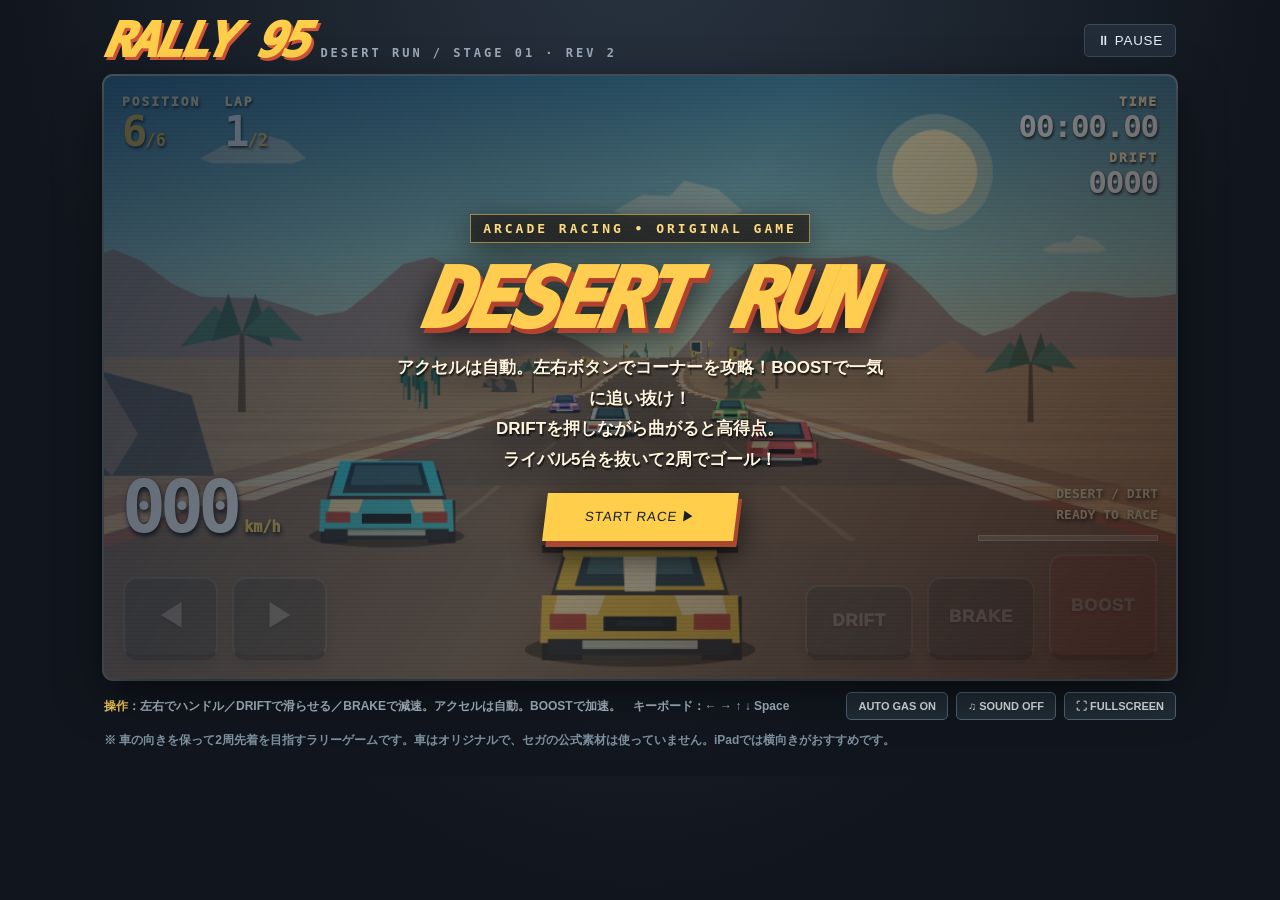
==== commit 6dd08228: "Balance RALLY 95: steering matters for victory" ====
--- a/rally-95/index.html
+++ b/rally-95/index.html
@@ -4,7 +4,7 @@
 <meta charset="utf-8">
 <meta name="viewport" content="width=device-width,initial-scale=1,viewport-fit=cover,user-scalable=no">
 <meta name="theme-color" content="#11161e">
-<title>RALLY 95 — Desert Run V2</title>
+<title>RALLY 95 — Desert Run REV 2</title>
 <style>
 :root{color-scheme:dark;--ink:#10151b;--gold:#ffcf4b;--red:#ec5d47;--cyan:#77d7ef}
 *{box-sizing:border-box;-webkit-tap-highlight-color:transparent}
@@ -59,7 +59,7 @@
 </head>
 <body>
 <main>
-<div class="header"><div class="brand"><h1>RALLY 95</h1><small>DESERT RUN / STAGE 01 · V2</small></div><button class="pill" id="pauseBtn">⏸ PAUSE</button></div>
+<div class="header"><div class="brand"><h1>RALLY 95</h1><small>DESERT RUN / STAGE 01 · REV 2</small></div><button class="pill" id="pauseBtn">⏸ PAUSE</button></div>
 <section class="shell" id="stage" aria-label="レトロラリーゲーム画面">
 <canvas id="game" width="960" height="540" aria-label="3D風のラリーレース"></canvas>
 <div class="scanlines"></div>
@@ -113,7 +113,7 @@
 let current='title',speed=0,dist=0,px=0,sideVel=0,time=0,countTime=3.1,goFlash=0,collisionCD=0,lastT=0,raf=0,dust=[],rivals=[],cameraLean=0,shake=0,hitFlash=0,lapFlash=0,gameBest=null,soundOn=false,audio=null,engine=null,engineGain=null,autoGas=true,driftScore=0,driftCombo=0,checkpoint=-1,checkpointFlash=0;
 try{gameBest=Number(localStorage.getItem('rally95best'))||null;}catch(e){}
 function showTime(t){if(!Number.isFinite(t))return'--:--.--';let m=Math.floor(t/60),s=Math.floor(t%60),cs=Math.floor((t-Math.floor(t))*100);return String(m).padStart(2,'0')+':'+String(s).padStart(2,'0')+'.'+String(cs).padStart(2,'0');}
-function initRivals(){rivals=[];const colors=['#3bced8','#ea5a5a','#eae8e0','#7ad76c','#a48bef'];for(let i=0;i<5;i++){rivals.push({dist:1100+i*1000,offset:[-.45,.48,-.15,.60,-.62][i],target:[-.45,.48,-.15,.60,-.62][i],speed:MAX*([.69,.73,.76,.79,.81][i]),color:colors[i],id:i,shift:rand()*6.28});}}
+function initRivals(){rivals=[];const colors=['#3bced8','#ea5a5a','#eae8e0','#7ad76c','#a48bef'];for(let i=0;i<5;i++){rivals.push({dist:1100+i*1000,offset:[-.45,.48,-.15,.60,-.62][i],target:[-.45,.48,-.15,.60,-.62][i],speed:MAX*([.76,.80,.83,.87,.91][i]),color:colors[i],id:i,shift:rand()*6.28});}}
 function showOverlay(tag,title,desc,btn){$('overlay').classList.remove('hidden');$('overlayTag').textContent=tag;$('overlayTitle').textContent=title;$('overlayText').innerHTML=desc;$('startBtn').textContent=btn;}
 function hideOverlay(){$('overlay').classList.add('hidden');}
 function begin(){speed=0;dist=0;px=0;sideVel=0;time=0;countTime=3.1;goFlash=0;lapFlash=0;collisionCD=0;shake=0;dust=[];driftScore=0;driftCombo=0;checkpoint=-1;checkpointFlash=0;initRivals();current='count';hideOverlay();resetInputs();lastT=performance.now();resumeAudio();}
@@ -155,8 +155,8 @@
 let response=keys.drift?3.5:8.2;
 sideVel+=(steerTarget-sideVel)*Math.min(1,response*dt);
 // A tiny stabilising force prevents the car becoming permanently stranded off-road.
-if(!steer&&!keys.drift){px*=1-Math.min(.29*dt,1); if(Math.abs(px)>1.45)sideVel+=-Math.sign(px)*.22*dt;}
-px+=(sideVel-seg.curve*(.035+.095*v*v))*dt;
+if(!steer&&Math.abs(px)>1.65)sideVel+=-Math.sign(px)*.12*dt;
+px+=(sideVel-seg.curve*(.06+0.41*v*v))*dt;
 px=clamp(px,-2.45,2.45);
 if(Math.abs(px)>1.65)speed=Math.min(speed,MAX*.58);
 dist+=speed*dt;
